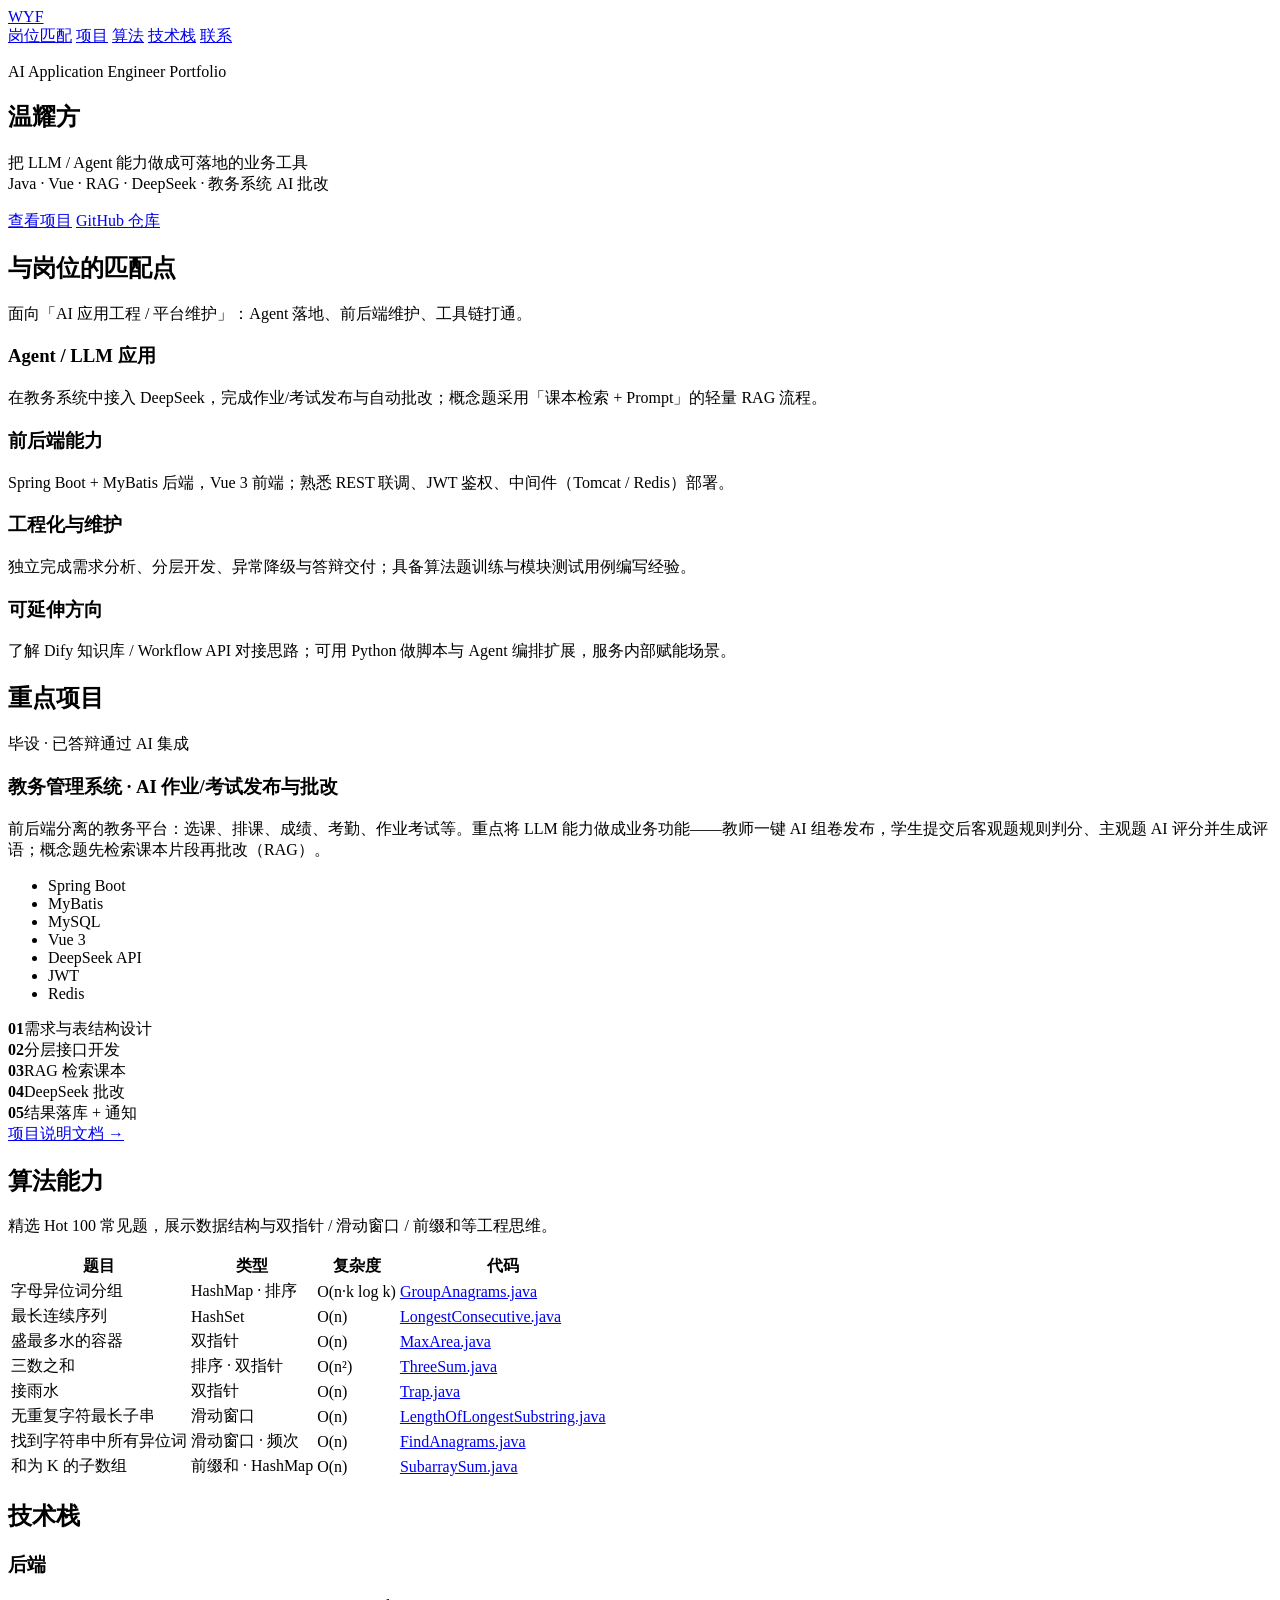
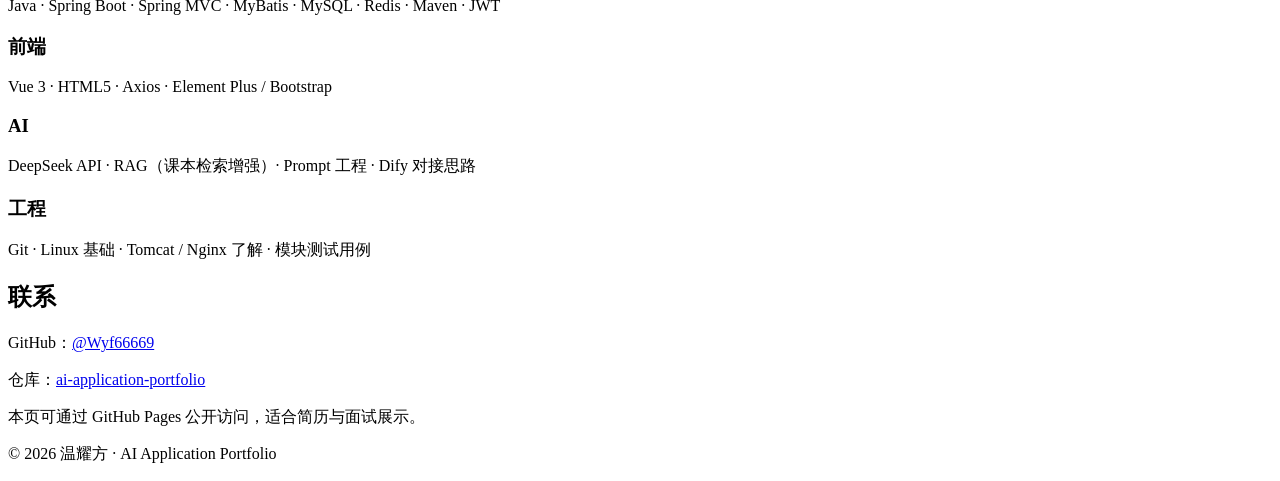
==== index.html @ 16342cd9 "chore: add index.html" ====
<!DOCTYPE html>
<html lang="zh-CN">
<head>
  <meta charset="UTF-8" />
  <meta name="viewport" content="width=device-width, initial-scale=1" />
  <title>温耀方 · AI 应用工程作品集</title>
  <link rel="preconnect" href="https://fonts.googleapis.com" />
  <link rel="preconnect" href="https://fonts.gstatic.com" crossorigin />
  <link href="https://fonts.googleapis.com/css2?family=DM+Sans:ital,opsz,wght@0,9..40,400;0,9..40,500;0,9..40,600;0,9..40,700;1,9..40,400&family=Instrument+Serif:ital@0;1&display=swap" rel="stylesheet" />
  <link rel="stylesheet" href="styles.css" />
</head>
<body>
  <div class="grain" aria-hidden="true"></div>

  <header class="site-header">
    <a class="brand" href="#top">WYF</a>
    <nav>
      <a href="#fit">岗位匹配</a>
      <a href="#projects">项目</a>
      <a href="#algo">算法</a>
      <a href="#stack">技术栈</a>
      <a href="#contact">联系</a>
    </nav>
  </header>

  <main id="top">
    <section class="hero">
      <p class="eyebrow">AI Application Engineer Portfolio</p>
      <h1>温耀方</h1>
      <p class="tagline">把 LLM / Agent 能力做成可落地的业务工具<br />Java · Vue · RAG · DeepSeek · 教务系统 AI 批改</p>
      <div class="cta-row">
        <a class="btn primary" href="#projects">查看项目</a>
        <a class="btn ghost" href="https://github.com/Wyf66669/ai-application-portfolio" target="_blank" rel="noopener">GitHub 仓库</a>
      </div>
    </section>

    <section id="fit" class="section">
      <h2>与岗位的匹配点</h2>
      <p class="section-lead">面向「AI 应用工程 / 平台维护」：Agent 落地、前后端维护、工具链打通。</p>
      <div class="fit-grid">
        <article class="card">
          <h3>Agent / LLM 应用</h3>
          <p>在教务系统中接入 DeepSeek，完成作业/考试发布与自动批改；概念题采用「课本检索 + Prompt」的轻量 RAG 流程。</p>
        </article>
        <article class="card">
          <h3>前后端能力</h3>
          <p>Spring Boot + MyBatis 后端，Vue 3 前端；熟悉 REST 联调、JWT 鉴权、中间件（Tomcat / Redis）部署。</p>
        </article>
        <article class="card">
          <h3>工程化与维护</h3>
          <p>独立完成需求分析、分层开发、异常降级与答辩交付；具备算法题训练与模块测试用例编写经验。</p>
        </article>
        <article class="card">
          <h3>可延伸方向</h3>
          <p>了解 Dify 知识库 / Workflow API 对接思路；可用 Python 做脚本与 Agent 编排扩展，服务内部赋能场景。</p>
        </article>
      </div>
    </section>

    <section id="projects" class="section">
      <h2>重点项目</h2>
      <article class="project featured">
        <div class="project-meta">
          <span class="pill">毕设 · 已答辩通过</span>
          <span class="pill accent">AI 集成</span>
        </div>
        <h3>教务管理系统 · AI 作业/考试发布与批改</h3>
        <p>前后端分离的教务平台：选课、排课、成绩、考勤、作业考试等。重点将 LLM 能力做成业务功能——教师一键 AI 组卷发布，学生提交后客观题规则判分、主观题 AI 评分并生成评语；概念题先检索课本片段再批改（RAG）。</p>
        <ul class="tech-list">
          <li>Spring Boot</li>
          <li>MyBatis</li>
          <li>MySQL</li>
          <li>Vue 3</li>
          <li>DeepSeek API</li>
          <li>JWT</li>
          <li>Redis</li>
        </ul>
        <div class="flow">
          <div class="flow-step"><strong>01</strong><span>需求与表结构设计</span></div>
          <div class="flow-step"><strong>02</strong><span>分层接口开发</span></div>
          <div class="flow-step"><strong>03</strong><span>RAG 检索课本</span></div>
          <div class="flow-step"><strong>04</strong><span>DeepSeek 批改</span></div>
          <div class="flow-step"><strong>05</strong><span>结果落库 + 通知</span></div>
        </div>
        <a class="text-link" href="projects/academic-affairs/README.md">项目说明文档 →</a>
      </article>
    </section>

    <section id="algo" class="section">
      <h2>算法能力</h2>
      <p class="section-lead">精选 Hot 100 常见题，展示数据结构与双指针 / 滑动窗口 / 前缀和等工程思维。</p>
      <div class="algo-table-wrap">
        <table>
          <thead>
            <tr>
              <th>题目</th>
              <th>类型</th>
              <th>复杂度</th>
              <th>代码</th>
            </tr>
          </thead>
          <tbody>
            <tr>
              <td>字母异位词分组</td>
              <td>HashMap · 排序</td>
              <td>O(n·k log k)</td>
              <td><a href="algorithms/GroupAnagrams.java">GroupAnagrams.java</a></td>
            </tr>
            <tr>
              <td>最长连续序列</td>
              <td>HashSet</td>
              <td>O(n)</td>
              <td><a href="algorithms/LongestConsecutive.java">LongestConsecutive.java</a></td>
            </tr>
            <tr>
              <td>盛最多水的容器</td>
              <td>双指针</td>
              <td>O(n)</td>
              <td><a href="algorithms/MaxArea.java">MaxArea.java</a></td>
            </tr>
            <tr>
              <td>三数之和</td>
              <td>排序 · 双指针</td>
              <td>O(n²)</td>
              <td><a href="algorithms/ThreeSum.java">ThreeSum.java</a></td>
            </tr>
            <tr>
              <td>接雨水</td>
              <td>双指针</td>
              <td>O(n)</td>
              <td><a href="algorithms/Trap.java">Trap.java</a></td>
            </tr>
            <tr>
              <td>无重复字符最长子串</td>
              <td>滑动窗口</td>
              <td>O(n)</td>
              <td><a href="algorithms/LengthOfLongestSubstring.java">LengthOfLongestSubstring.java</a></td>
            </tr>
            <tr>
              <td>找到字符串中所有异位词</td>
              <td>滑动窗口 · 频次</td>
              <td>O(n)</td>
              <td><a href="algorithms/FindAnagrams.java">FindAnagrams.java</a></td>
            </tr>
            <tr>
              <td>和为 K 的子数组</td>
              <td>前缀和 · HashMap</td>
              <td>O(n)</td>
              <td><a href="algorithms/SubarraySum.java">SubarraySum.java</a></td>
            </tr>
          </tbody>
        </table>
      </div>
    </section>

    <section id="stack" class="section">
      <h2>技术栈</h2>
      <div class="stack-cols">
        <div>
          <h3>后端</h3>
          <p>Java · Spring Boot · Spring MVC · MyBatis · MySQL · Redis · Maven · JWT</p>
        </div>
        <div>
          <h3>前端</h3>
          <p>Vue 3 · HTML5 · Axios · Element Plus / Bootstrap</p>
        </div>
        <div>
          <h3>AI</h3>
          <p>DeepSeek API · RAG（课本检索增强）· Prompt 工程 · Dify 对接思路</p>
        </div>
        <div>
          <h3>工程</h3>
          <p>Git · Linux 基础 · Tomcat / Nginx 了解 · 模块测试用例</p>
        </div>
      </div>
    </section>

    <section id="contact" class="section contact">
      <h2>联系</h2>
      <p>GitHub：<a href="https://github.com/Wyf66669" target="_blank" rel="noopener">@Wyf66669</a></p>
      <p>仓库：<a href="https://github.com/Wyf66669/ai-application-portfolio" target="_blank" rel="noopener">ai-application-portfolio</a></p>
      <p class="hint">本页可通过 GitHub Pages 公开访问，适合简历与面试展示。</p>
    </section>
  </main>

  <footer>
    <p>© 2026 温耀方 · AI Application Portfolio</p>
  </footer>
</body>
</html>
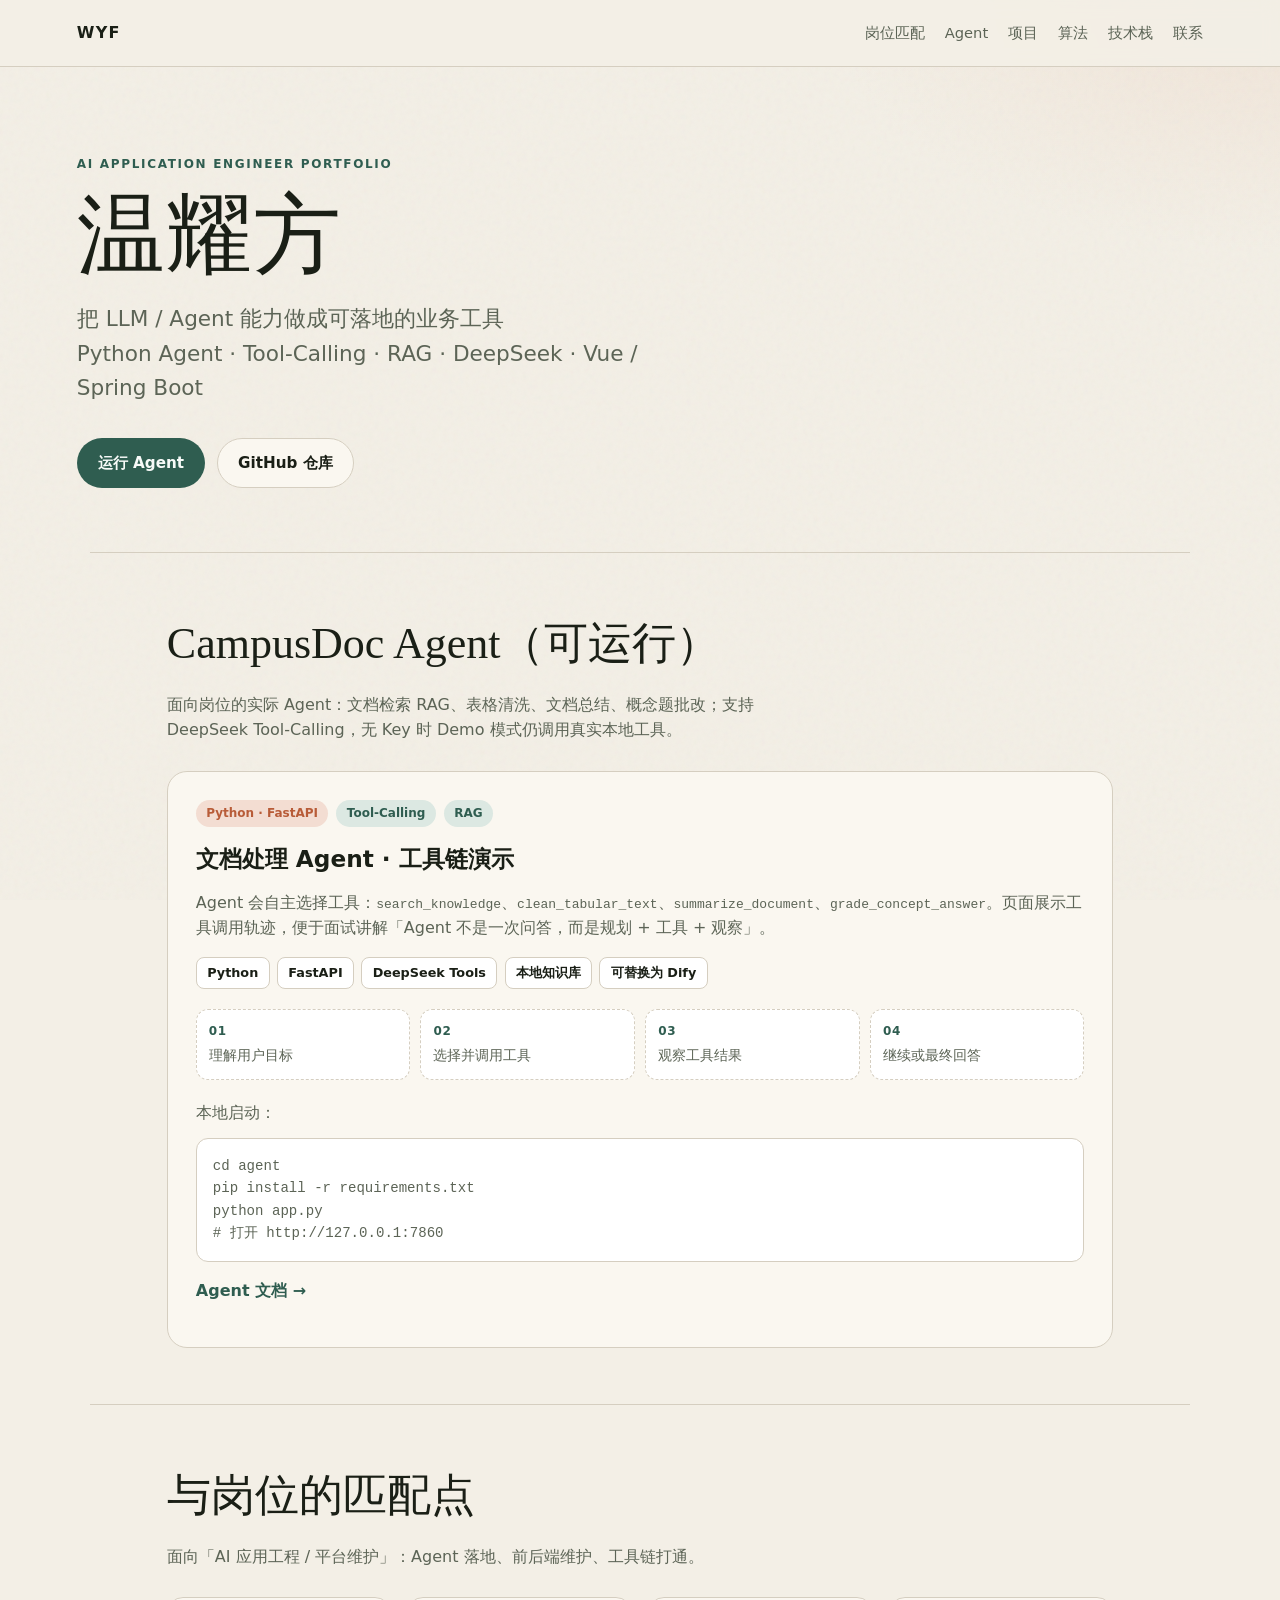
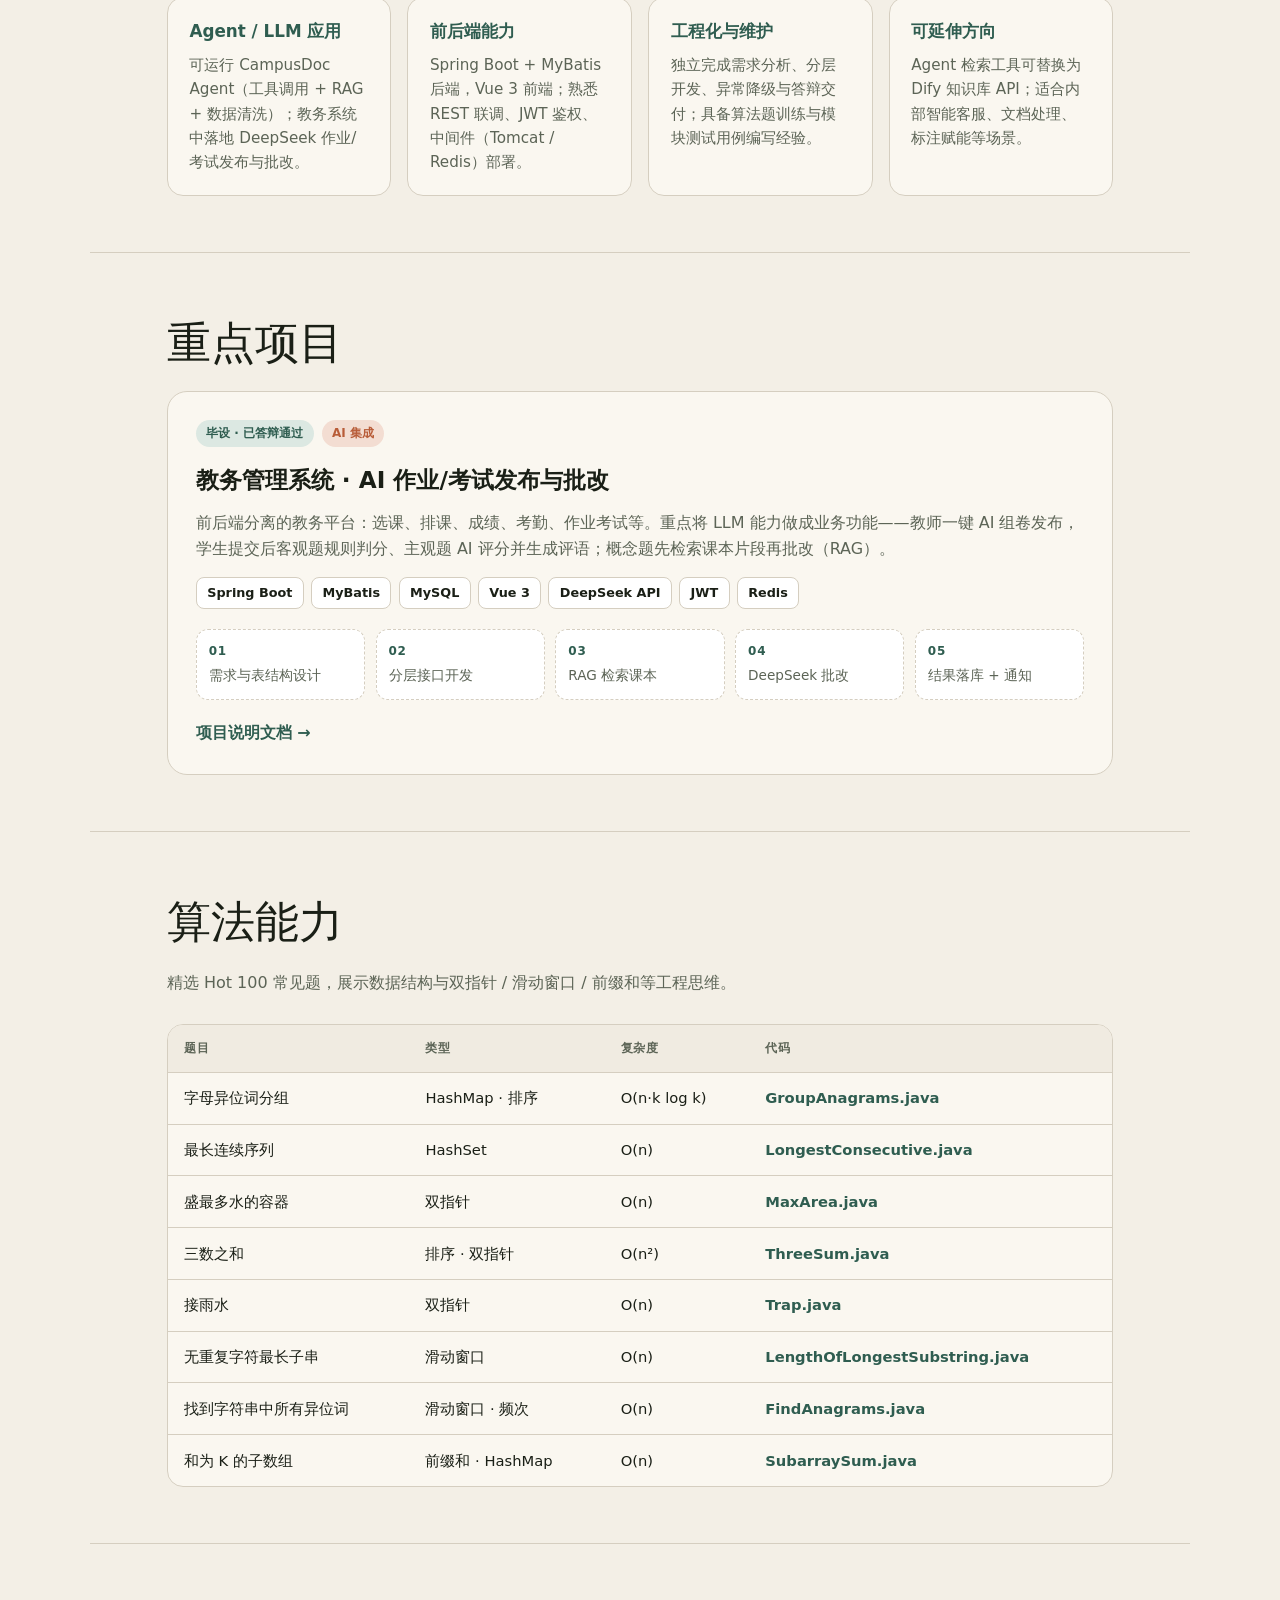
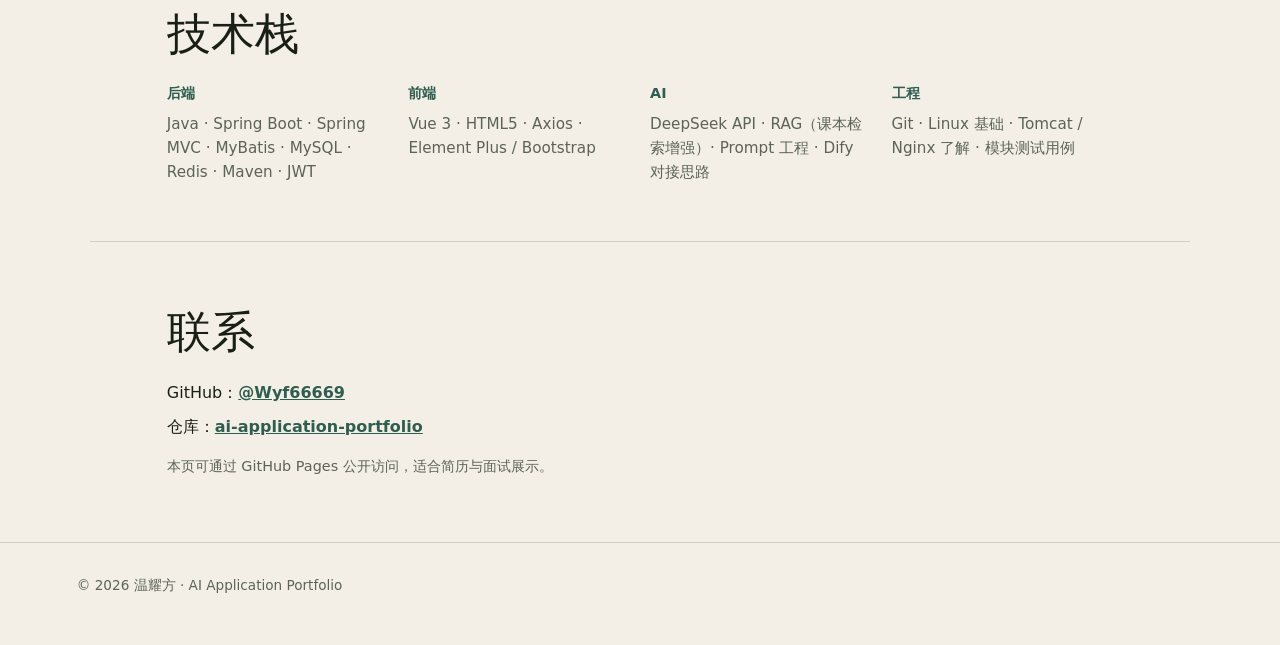
==== commit 5001f94a: "feat: add CampusDoc Agent and update portfolio" ====
--- a/index.html
+++ b/index.html
@@ -16,6 +16,7 @@
     <a class="brand" href="#top">WYF</a>
     <nav>
       <a href="#fit">岗位匹配</a>
+      <a href="#agent">Agent</a>
       <a href="#projects">项目</a>
       <a href="#algo">算法</a>
       <a href="#stack">技术栈</a>
@@ -27,11 +28,44 @@
     <section class="hero">
       <p class="eyebrow">AI Application Engineer Portfolio</p>
       <h1>温耀方</h1>
-      <p class="tagline">把 LLM / Agent 能力做成可落地的业务工具<br />Java · Vue · RAG · DeepSeek · 教务系统 AI 批改</p>
+      <p class="tagline">把 LLM / Agent 能力做成可落地的业务工具<br />Python Agent · Tool-Calling · RAG · DeepSeek · Vue / Spring Boot</p>
       <div class="cta-row">
-        <a class="btn primary" href="#projects">查看项目</a>
+        <a class="btn primary" href="#agent">运行 Agent</a>
         <a class="btn ghost" href="https://github.com/Wyf66669/ai-application-portfolio" target="_blank" rel="noopener">GitHub 仓库</a>
       </div>
+    </section>
+
+    <section id="agent" class="section">
+      <h2>CampusDoc Agent（可运行）</h2>
+      <p class="section-lead">面向岗位的实际 Agent：文档检索 RAG、表格清洗、文档总结、概念题批改；支持 DeepSeek Tool-Calling，无 Key 时 Demo 模式仍调用真实本地工具。</p>
+      <article class="project featured">
+        <div class="project-meta">
+          <span class="pill accent">Python · FastAPI</span>
+          <span class="pill">Tool-Calling</span>
+          <span class="pill">RAG</span>
+        </div>
+        <h3>文档处理 Agent · 工具链演示</h3>
+        <p>Agent 会自主选择工具：<code>search_knowledge</code>、<code>clean_tabular_text</code>、<code>summarize_document</code>、<code>grade_concept_answer</code>。页面展示工具调用轨迹，便于面试讲解「Agent 不是一次问答，而是规划 + 工具 + 观察」。</p>
+        <ul class="tech-list">
+          <li>Python</li>
+          <li>FastAPI</li>
+          <li>DeepSeek Tools</li>
+          <li>本地知识库</li>
+          <li>可替换为 Dify</li>
+        </ul>
+        <div class="flow">
+          <div class="flow-step"><strong>01</strong><span>理解用户目标</span></div>
+          <div class="flow-step"><strong>02</strong><span>选择并调用工具</span></div>
+          <div class="flow-step"><strong>03</strong><span>观察工具结果</span></div>
+          <div class="flow-step"><strong>04</strong><span>继续或最终回答</span></div>
+        </div>
+        <p class="section-lead" style="margin-bottom:0.75rem">本地启动：</p>
+        <pre style="background:#fff;border:1px solid var(--line);border-radius:12px;padding:1rem;overflow:auto;font-size:0.88rem;color:var(--muted)">cd agent
+pip install -r requirements.txt
+python app.py
+# 打开 http://127.0.0.1:7860</pre>
+        <p style="margin-top:1rem"><a class="text-link" href="agent/README.md">Agent 文档 →</a></p>
+      </article>
     </section>
 
     <section id="fit" class="section">
@@ -40,7 +74,7 @@
       <div class="fit-grid">
         <article class="card">
           <h3>Agent / LLM 应用</h3>
-          <p>在教务系统中接入 DeepSeek，完成作业/考试发布与自动批改；概念题采用「课本检索 + Prompt」的轻量 RAG 流程。</p>
+          <p>可运行 CampusDoc Agent（工具调用 + RAG + 数据清洗）；教务系统中落地 DeepSeek 作业/考试发布与批改。</p>
         </article>
         <article class="card">
           <h3>前后端能力</h3>
@@ -52,7 +86,7 @@
         </article>
         <article class="card">
           <h3>可延伸方向</h3>
-          <p>了解 Dify 知识库 / Workflow API 对接思路；可用 Python 做脚本与 Agent 编排扩展，服务内部赋能场景。</p>
+          <p>Agent 检索工具可替换为 Dify 知识库 API；适合内部智能客服、文档处理、标注赋能等场景。</p>
         </article>
       </div>
     </section>
--- a/styles.css
+++ b/styles.css
@@ -0,0 +1,288 @@
+:root {
+  --bg: #f3efe6;
+  --ink: #1a1f16;
+  --muted: #5c6456;
+  --line: #d5cec0;
+  --card: #faf7f0;
+  --accent: #2f5d50;
+  --accent-soft: #dce8e2;
+  --warn: #b85c38;
+  --font: "DM Sans", system-ui, sans-serif;
+  --display: "Instrument Serif", Georgia, serif;
+}
+
+* { box-sizing: border-box; margin: 0; padding: 0; }
+
+html { scroll-behavior: smooth; }
+
+body {
+  font-family: var(--font);
+  color: var(--ink);
+  background:
+    radial-gradient(1200px 600px at 10% -10%, #e8f0ea 0%, transparent 55%),
+    radial-gradient(900px 500px at 100% 0%, #f0e4d8 0%, transparent 50%),
+    var(--bg);
+  line-height: 1.6;
+  min-height: 100vh;
+}
+
+.grain {
+  pointer-events: none;
+  position: fixed;
+  inset: 0;
+  opacity: 0.04;
+  background-image: url("data:image/svg+xml,%3Csvg viewBox='0 0 200 200' xmlns='http://www.w3.org/2000/svg'%3E%3Cfilter id='n'%3E%3CfeTurbulence type='fractalNoise' baseFrequency='0.85' numOctaves='4' stitchTiles='stitch'/%3E%3C/filter%3E%3Crect width='100%25' height='100%25' filter='url(%23n)'/%3E%3C/svg%3E");
+  z-index: 0;
+}
+
+.site-header, main, footer { position: relative; z-index: 1; }
+
+.site-header {
+  display: flex;
+  justify-content: space-between;
+  align-items: center;
+  padding: 1.25rem 6vw;
+  border-bottom: 1px solid var(--line);
+  backdrop-filter: blur(8px);
+  position: sticky;
+  top: 0;
+  background: color-mix(in srgb, var(--bg) 88%, transparent);
+}
+
+.brand {
+  font-weight: 700;
+  letter-spacing: 0.08em;
+  text-decoration: none;
+  color: var(--ink);
+}
+
+nav { display: flex; gap: 1.25rem; flex-wrap: wrap; }
+nav a {
+  text-decoration: none;
+  color: var(--muted);
+  font-size: 0.92rem;
+  font-weight: 500;
+}
+nav a:hover { color: var(--accent); }
+
+.hero {
+  padding: 5.5rem 6vw 4rem;
+  max-width: 1100px;
+}
+
+.eyebrow {
+  text-transform: uppercase;
+  letter-spacing: 0.14em;
+  font-size: 0.75rem;
+  color: var(--accent);
+  font-weight: 600;
+  margin-bottom: 1rem;
+}
+
+.hero h1 {
+  font-family: var(--display);
+  font-size: clamp(3rem, 8vw, 5.5rem);
+  font-weight: 400;
+  line-height: 1.05;
+  margin-bottom: 1.25rem;
+}
+
+.tagline {
+  font-size: clamp(1.05rem, 2.2vw, 1.35rem);
+  color: var(--muted);
+  max-width: 36rem;
+  margin-bottom: 2rem;
+}
+
+.cta-row { display: flex; gap: 0.75rem; flex-wrap: wrap; }
+
+.btn {
+  display: inline-flex;
+  align-items: center;
+  padding: 0.75rem 1.25rem;
+  border-radius: 999px;
+  text-decoration: none;
+  font-weight: 600;
+  font-size: 0.95rem;
+  border: 1px solid transparent;
+  transition: transform 0.2s ease, background 0.2s ease;
+}
+.btn:hover { transform: translateY(-1px); }
+.btn.primary { background: var(--accent); color: #f7faf8; }
+.btn.ghost { border-color: var(--line); color: var(--ink); background: var(--card); }
+
+.section {
+  padding: 3.5rem 6vw;
+  max-width: 1100px;
+  margin: 0 auto;
+  border-top: 1px solid var(--line);
+}
+
+.section h2 {
+  font-family: var(--display);
+  font-size: clamp(2rem, 4vw, 2.75rem);
+  font-weight: 400;
+  margin-bottom: 0.75rem;
+}
+
+.section-lead {
+  color: var(--muted);
+  max-width: 40rem;
+  margin-bottom: 1.75rem;
+}
+
+.fit-grid {
+  display: grid;
+  grid-template-columns: repeat(auto-fit, minmax(220px, 1fr));
+  gap: 1rem;
+}
+
+.card {
+  background: var(--card);
+  border: 1px solid var(--line);
+  border-radius: 16px;
+  padding: 1.25rem 1.35rem;
+  animation: rise 0.6s ease both;
+}
+.card:nth-child(2) { animation-delay: 0.05s; }
+.card:nth-child(3) { animation-delay: 0.1s; }
+.card:nth-child(4) { animation-delay: 0.15s; }
+
+.card h3 {
+  font-size: 1.05rem;
+  margin-bottom: 0.5rem;
+  color: var(--accent);
+}
+.card p { color: var(--muted); font-size: 0.95rem; }
+
+.project.featured {
+  background: var(--card);
+  border: 1px solid var(--line);
+  border-radius: 20px;
+  padding: 1.75rem;
+}
+
+.project-meta { display: flex; gap: 0.5rem; margin-bottom: 0.85rem; flex-wrap: wrap; }
+.pill {
+  font-size: 0.75rem;
+  font-weight: 600;
+  padding: 0.25rem 0.65rem;
+  border-radius: 999px;
+  background: var(--accent-soft);
+  color: var(--accent);
+}
+.pill.accent { background: #f3ddd2; color: var(--warn); }
+
+.project h3 {
+  font-size: 1.45rem;
+  margin-bottom: 0.75rem;
+}
+.project > p { color: var(--muted); margin-bottom: 1rem; }
+
+.tech-list {
+  list-style: none;
+  display: flex;
+  flex-wrap: wrap;
+  gap: 0.45rem;
+  margin-bottom: 1.25rem;
+}
+.tech-list li {
+  font-size: 0.8rem;
+  font-weight: 600;
+  padding: 0.3rem 0.65rem;
+  border: 1px solid var(--line);
+  border-radius: 8px;
+  background: #fff;
+}
+
+.flow {
+  display: grid;
+  grid-template-columns: repeat(auto-fit, minmax(120px, 1fr));
+  gap: 0.65rem;
+  margin-bottom: 1.25rem;
+}
+.flow-step {
+  background: #fff;
+  border: 1px dashed var(--line);
+  border-radius: 12px;
+  padding: 0.75rem;
+  display: flex;
+  flex-direction: column;
+  gap: 0.25rem;
+}
+.flow-step strong {
+  font-size: 0.75rem;
+  color: var(--accent);
+  letter-spacing: 0.06em;
+}
+.flow-step span { font-size: 0.85rem; color: var(--muted); }
+
+.text-link {
+  color: var(--accent);
+  font-weight: 600;
+  text-decoration: none;
+}
+.text-link:hover { text-decoration: underline; }
+
+.algo-table-wrap {
+  overflow-x: auto;
+  border: 1px solid var(--line);
+  border-radius: 16px;
+  background: var(--card);
+}
+
+table {
+  width: 100%;
+  border-collapse: collapse;
+  font-size: 0.92rem;
+}
+th, td {
+  text-align: left;
+  padding: 0.85rem 1rem;
+  border-bottom: 1px solid var(--line);
+}
+th {
+  font-size: 0.78rem;
+  text-transform: uppercase;
+  letter-spacing: 0.06em;
+  color: var(--muted);
+  background: #f0ebe1;
+}
+tr:last-child td { border-bottom: none; }
+td a { color: var(--accent); font-weight: 600; text-decoration: none; }
+td a:hover { text-decoration: underline; }
+
+.stack-cols {
+  display: grid;
+  grid-template-columns: repeat(auto-fit, minmax(200px, 1fr));
+  gap: 1.25rem;
+}
+.stack-cols h3 {
+  font-size: 0.9rem;
+  color: var(--accent);
+  margin-bottom: 0.4rem;
+}
+.stack-cols p { color: var(--muted); font-size: 0.95rem; }
+
+.contact p { margin-bottom: 0.5rem; }
+.contact a { color: var(--accent); font-weight: 600; }
+.hint { color: var(--muted); font-size: 0.9rem; margin-top: 1rem; }
+
+footer {
+  padding: 2rem 6vw 3rem;
+  border-top: 1px solid var(--line);
+  color: var(--muted);
+  font-size: 0.85rem;
+}
+
+@keyframes rise {
+  from { opacity: 0; transform: translateY(12px); }
+  to { opacity: 1; transform: translateY(0); }
+}
+
+.hero, .section { animation: rise 0.7s ease both; }
+
+@media (max-width: 720px) {
+  .site-header { flex-direction: column; align-items: flex-start; gap: 0.75rem; }
+  .hero { padding-top: 3.5rem; }
+}
